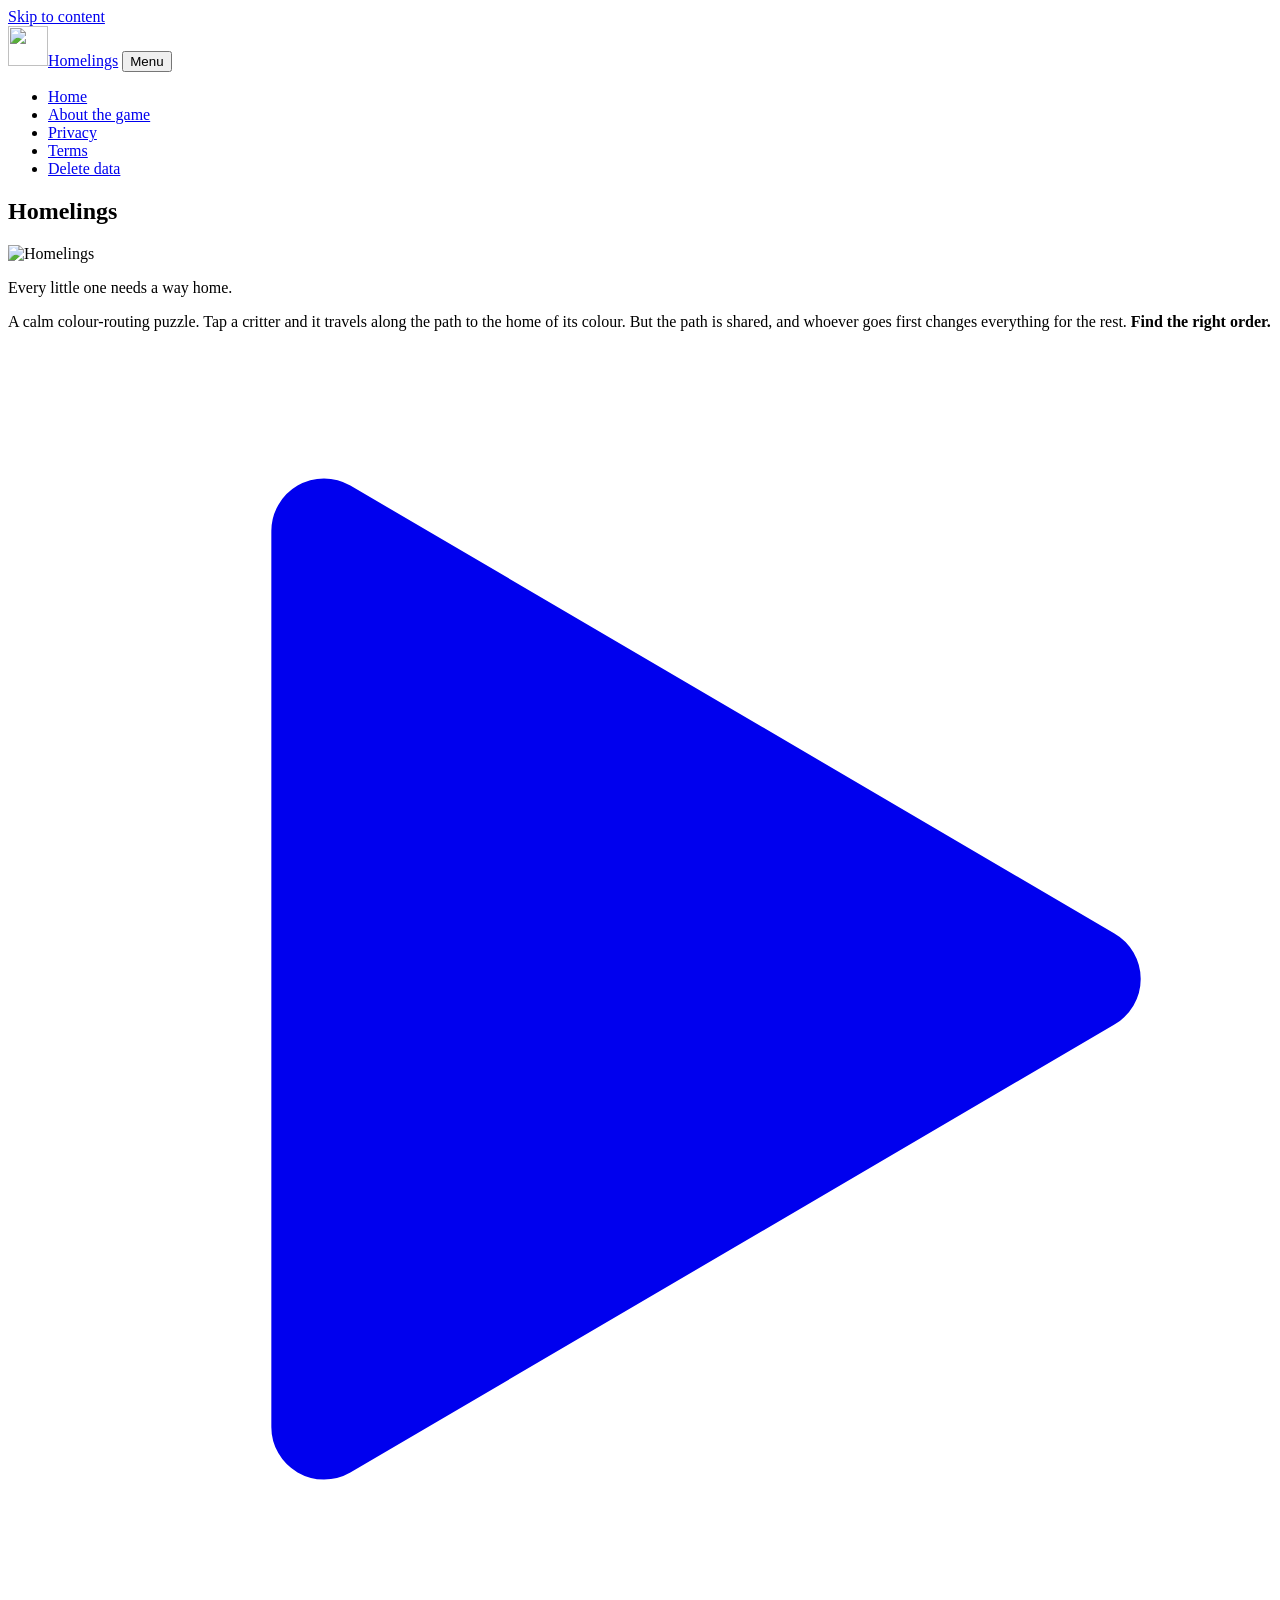
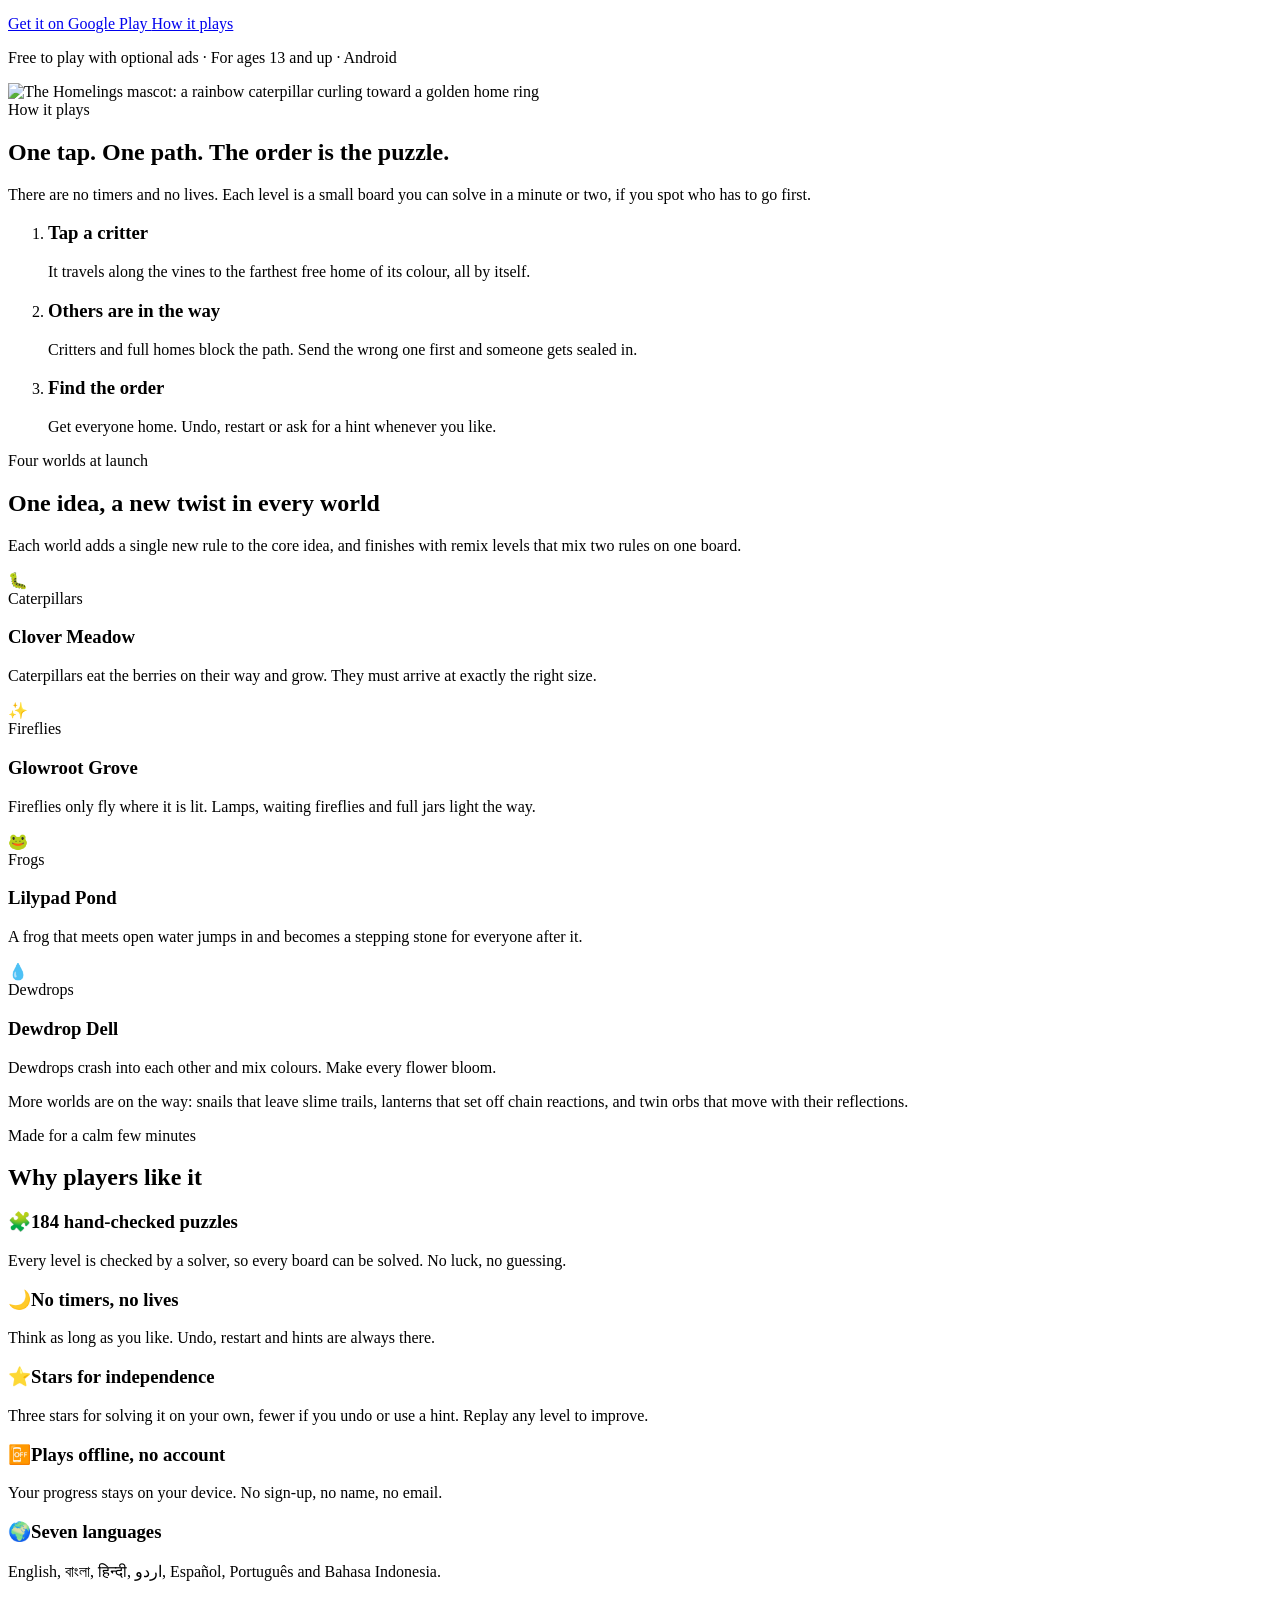
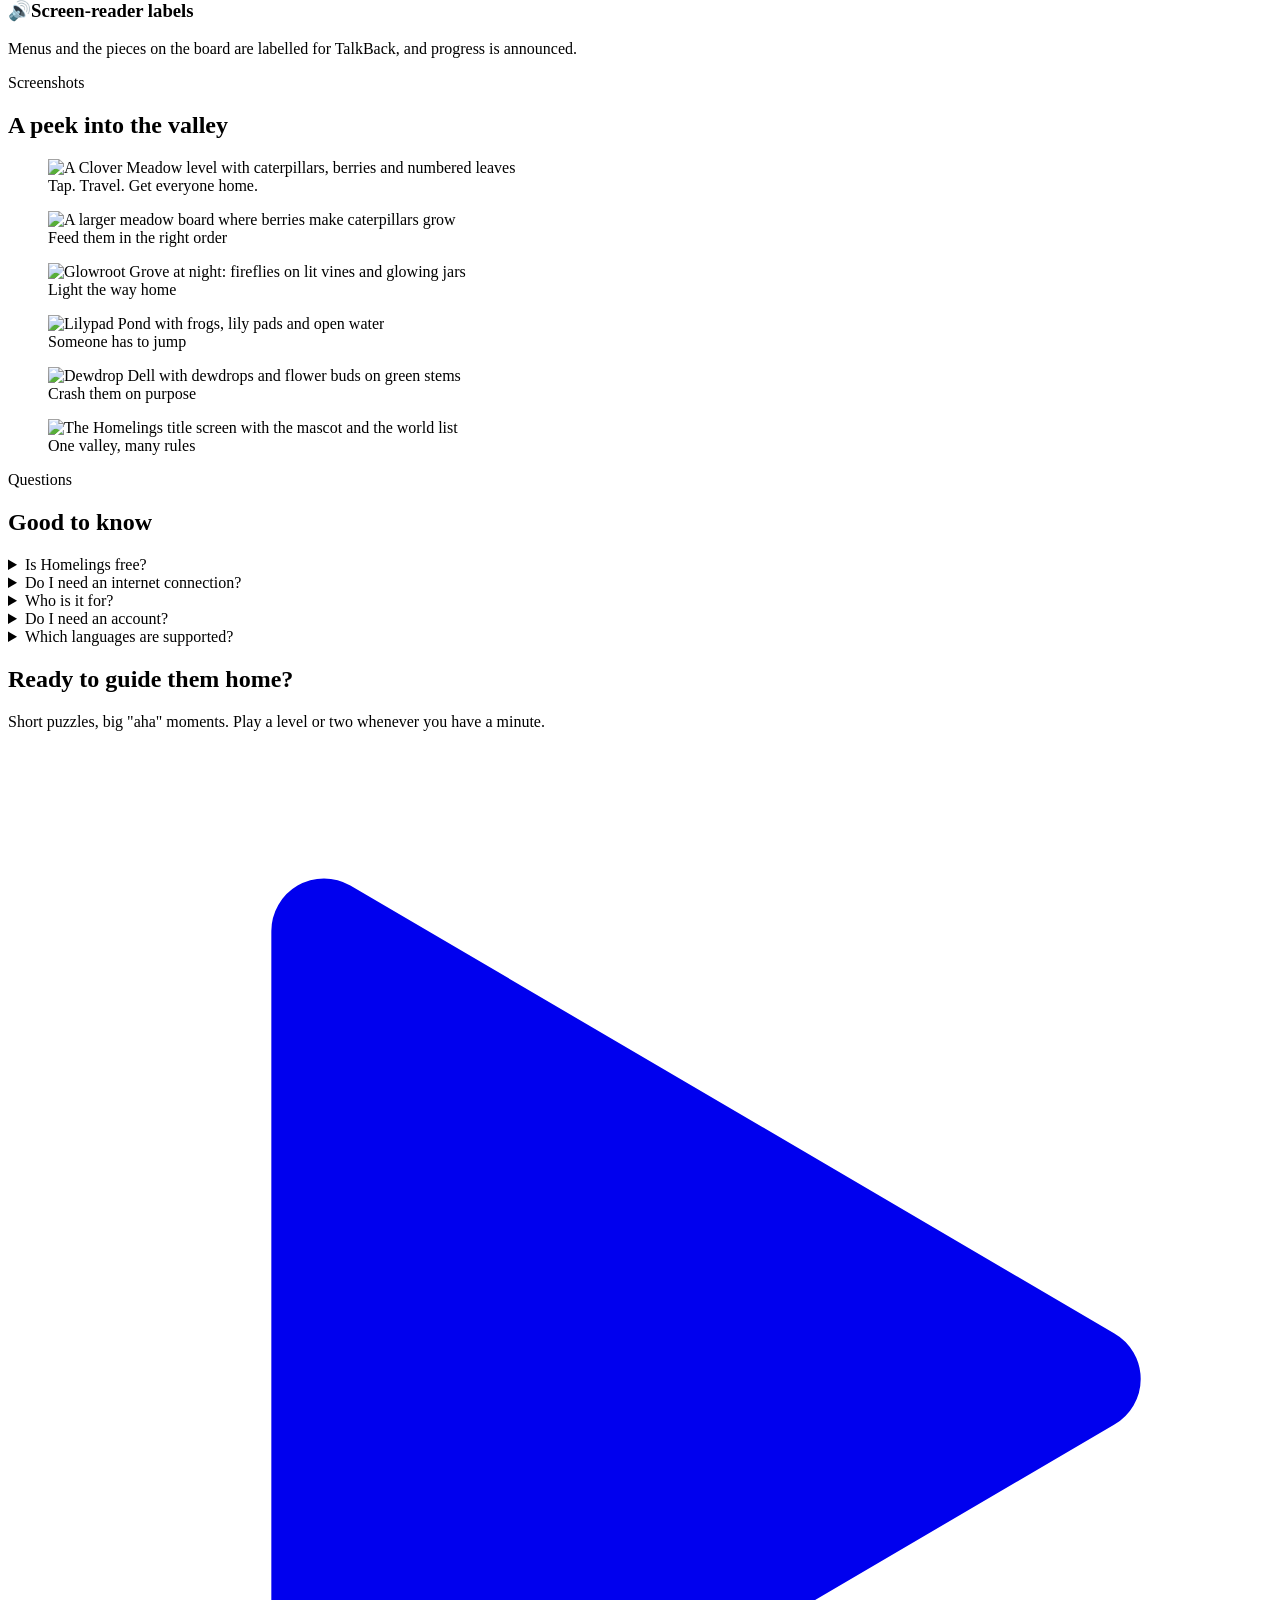
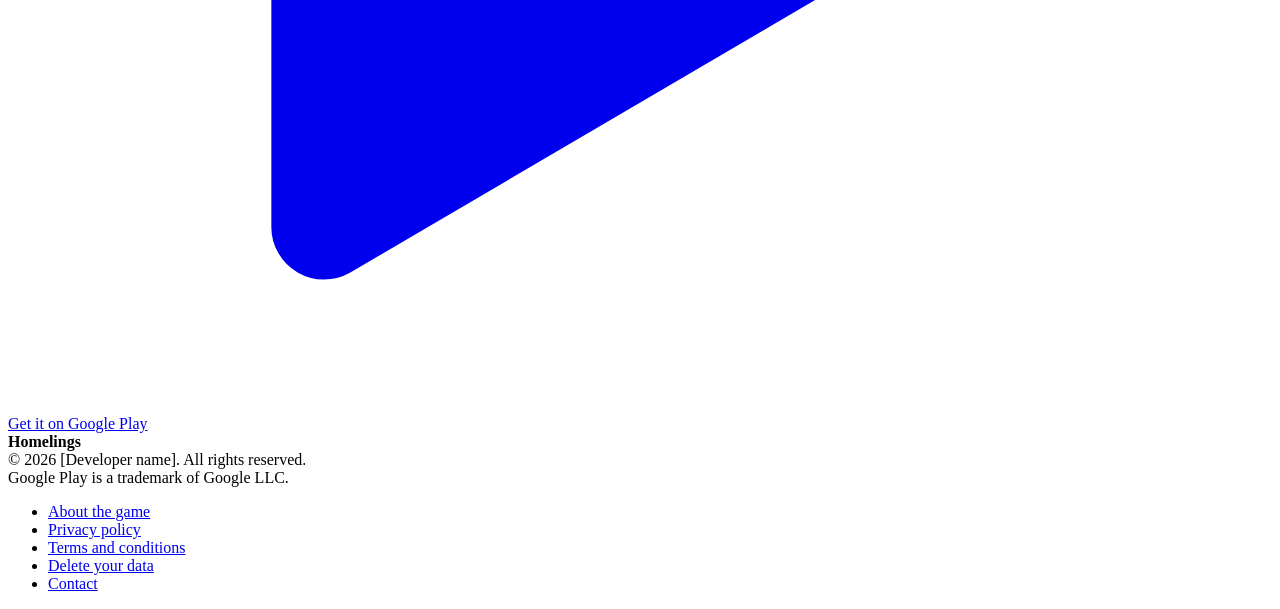
==== index.html @ b2f1305d "Add files via upload" ====
<!doctype html>
<html lang="en" class="no-js">
<head>
  <meta charset="utf-8">
  <meta name="viewport" content="width=device-width, initial-scale=1">
  <title>Homelings: a calm colour-routing puzzle game</title>
  <meta name="description" content="Tap a critter and it travels home along a shared path. Whoever goes first changes everything for the rest. 184 hand-checked puzzles in 4 worlds. Free on Google Play.">
  <meta name="theme-color" content="#1E1846">
  <link rel="icon" type="image/png" sizes="32x32" href="assets/img/favicon-32.png">
  <link rel="apple-touch-icon" href="assets/img/apple-touch-icon.png">
  <meta property="og:type" content="website">
  <meta property="og:title" content="Homelings: every little one needs a way home">
  <meta property="og:description" content="A calm colour-routing puzzle where the order is everything. 184 puzzles in 4 worlds.">
  <meta property="og:image" content="assets/img/og-image.jpg">
  <meta name="twitter:card" content="summary_large_image">
  <link rel="preload" href="assets/fonts/Fredoka.woff2" as="font" type="font/woff2" crossorigin>
  <link rel="stylesheet" href="assets/css/site.css">
</head>
<body>
  <a class="skip" href="#main">Skip to content</a>
  <header class="site-header">
    <div class="wrap">
      <a class="brand" href="index.html"><img src="assets/img/icon-96.webp" alt="" width="40" height="40">Homelings</a>
      <button class="nav-toggle" aria-expanded="false" aria-controls="site-nav">Menu</button>
      <nav class="nav" id="site-nav" aria-label="Main">
        <ul>
          <li><a href="index.html" aria-current="page">Home</a></li>
          <li><a href="about.html">About the game</a></li>
          <li><a href="privacy-policy.html">Privacy</a></li>
          <li><a href="terms.html">Terms</a></li>
          <li><a href="delete-account.html">Delete data</a></li>
        </ul>
      </nav>
    </div>
  </header>

  <main id="main">
    <section class="hero">
      <div class="wrap">
        <div>
          <h1 class="visually-hidden">Homelings</h1>
          <img class="hero-logo" src="assets/img/wordmark-cream.webp" alt="Homelings" width="900" height="252">
          <p class="tagline">Every little one needs a way home.</p>
          <p class="lead">A calm colour-routing puzzle. Tap a critter and it travels along the path to the home of its colour. But the path is shared, and whoever goes first changes everything for the rest. <strong>Find the right order.</strong></p>
          <div class="cta-row">
            <a class="btn btn-gold" href="https://play.google.com/store/apps/details?id=io.homelings.game">
              <svg viewBox="0 0 24 24" aria-hidden="true"><path fill="currentColor" d="M5 3.5v17a1 1 0 0 0 1.5.87l14.5-8.5a1 1 0 0 0 0-1.74L6.5 2.63A1 1 0 0 0 5 3.5z"/></svg>
              Get it on Google Play
            </a>
            <a class="btn btn-ghost" href="#how">How it plays</a>
          </div>
          <p class="small">Free to play with optional ads · For ages 13 and up · Android</p>
        </div>
        <div class="hero-art">
          <img src="assets/img/mascot.webp" alt="The Homelings mascot: a rainbow caterpillar curling toward a golden home ring" width="640" height="640">
        </div>
      </div>
    </section>

    <section id="how">
      <div class="wrap">
        <div class="section-head">
          <span class="eyebrow">How it plays</span>
          <h2>One tap. One path. The order is the puzzle.</h2>
          <p>There are no timers and no lives. Each level is a small board you can solve in a minute or two, if you spot who has to go first.</p>
        </div>
        <ol class="steps" role="list">
          <li class="card step"><h3>Tap a critter</h3><p>It travels along the vines to the farthest free home of its colour, all by itself.</p></li>
          <li class="card step"><h3>Others are in the way</h3><p>Critters and full homes block the path. Send the wrong one first and someone gets sealed in.</p></li>
          <li class="card step"><h3>Find the order</h3><p>Get everyone home. Undo, restart or ask for a hint whenever you like.</p></li>
        </ol>
      </div>
    </section>

    <section id="worlds">
      <div class="wrap">
        <div class="section-head">
          <span class="eyebrow">Four worlds at launch</span>
          <h2>One idea, a new twist in every world</h2>
          <p>Each world adds a single new rule to the core idea, and finishes with remix levels that mix two rules on one board.</p>
        </div>
        <div class="worlds">
          <article class="world w-meadow">
            <div class="dot" aria-hidden="true">🐛</div>
            <div><span class="critters">Caterpillars</span><h3>Clover Meadow</h3><p>Caterpillars eat the berries on their way and grow. They must arrive at exactly the right size.</p></div>
          </article>
          <article class="world w-grove">
            <div class="dot" aria-hidden="true">✨</div>
            <div><span class="critters">Fireflies</span><h3>Glowroot Grove</h3><p>Fireflies only fly where it is lit. Lamps, waiting fireflies and full jars light the way.</p></div>
          </article>
          <article class="world w-pond">
            <div class="dot" aria-hidden="true">🐸</div>
            <div><span class="critters">Frogs</span><h3>Lilypad Pond</h3><p>A frog that meets open water jumps in and becomes a stepping stone for everyone after it.</p></div>
          </article>
          <article class="world w-dell">
            <div class="dot" aria-hidden="true">💧</div>
            <div><span class="critters">Dewdrops</span><h3>Dewdrop Dell</h3><p>Dewdrops crash into each other and mix colours. Make every flower bloom.</p></div>
          </article>
        </div>
        <p class="coming">More worlds are on the way: snails that leave slime trails, lanterns that set off chain reactions, and twin orbs that move with their reflections.</p>
      </div>
    </section>

    <section id="features">
      <div class="wrap">
        <div class="section-head">
          <span class="eyebrow">Made for a calm few minutes</span>
          <h2>Why players like it</h2>
        </div>
        <div class="features">
          <div class="card feature"><h3><span aria-hidden="true">🧩</span>184 hand-checked puzzles</h3><p>Every level is checked by a solver, so every board can be solved. No luck, no guessing.</p></div>
          <div class="card feature"><h3><span aria-hidden="true">🌙</span>No timers, no lives</h3><p>Think as long as you like. Undo, restart and hints are always there.</p></div>
          <div class="card feature"><h3><span aria-hidden="true">⭐</span>Stars for independence</h3><p>Three stars for solving it on your own, fewer if you undo or use a hint. Replay any level to improve.</p></div>
          <div class="card feature"><h3><span aria-hidden="true">📴</span>Plays offline, no account</h3><p>Your progress stays on your device. No sign-up, no name, no email.</p></div>
          <div class="card feature"><h3><span aria-hidden="true">🌍</span>Seven languages</h3><p>English, বাংলা, हिन्दी, اردو, Español, Português and Bahasa Indonesia.</p></div>
          <div class="card feature"><h3><span aria-hidden="true">🔊</span>Screen-reader labels</h3><p>Menus and the pieces on the board are labelled for TalkBack, and progress is announced.</p></div>
        </div>
      </div>
    </section>

    <section id="screens" aria-label="Screenshots">
      <div class="wrap">
        <div class="section-head">
          <span class="eyebrow">Screenshots</span>
          <h2>A peek into the valley</h2>
        </div>
        <div class="shots" tabindex="0" aria-label="Screenshots, scroll sideways">
          <figure><img src="assets/img/screen-1.webp" alt="A Clover Meadow level with caterpillars, berries and numbered leaves" width="540" height="960" loading="lazy"><figcaption>Tap. Travel. Get everyone home.</figcaption></figure>
          <figure><img src="assets/img/screen-2.webp" alt="A larger meadow board where berries make caterpillars grow" width="540" height="960" loading="lazy"><figcaption>Feed them in the right order</figcaption></figure>
          <figure><img src="assets/img/screen-3.webp" alt="Glowroot Grove at night: fireflies on lit vines and glowing jars" width="540" height="960" loading="lazy"><figcaption>Light the way home</figcaption></figure>
          <figure><img src="assets/img/screen-4.webp" alt="Lilypad Pond with frogs, lily pads and open water" width="540" height="960" loading="lazy"><figcaption>Someone has to jump</figcaption></figure>
          <figure><img src="assets/img/screen-5.webp" alt="Dewdrop Dell with dewdrops and flower buds on green stems" width="540" height="960" loading="lazy"><figcaption>Crash them on purpose</figcaption></figure>
          <figure><img src="assets/img/screen-6.webp" alt="The Homelings title screen with the mascot and the world list" width="540" height="960" loading="lazy"><figcaption>One valley, many rules</figcaption></figure>
        </div>
      </div>
    </section>

    <section id="faq">
      <div class="wrap faq">
        <div class="section-head"><span class="eyebrow">Questions</span><h2>Good to know</h2></div>
        <details><summary>Is Homelings free?</summary><p>Yes. The game is free to play with ads: a small banner on the level list and an occasional ad between levels (never in the middle of a level). You can watch an optional short video to get extra hints. A one-time "Remove ads" purchase turns off the banner and the between-level ads.</p></details>
        <details><summary>Do I need an internet connection?</summary><p>No. Every puzzle plays offline. Ads, crash reports and game statistics only work when you are online.</p></details>
        <details><summary>Who is it for?</summary><p>Homelings is a logic puzzle for players aged 13 and up. It is not designed for young children.</p></details>
        <details><summary>Do I need an account?</summary><p>No. There are no accounts. Your progress is saved on your device only. See <a href="privacy-policy.html">how data is handled</a>.</p></details>
        <details><summary>Which languages are supported?</summary><p>English, Bangla, Hindi, Urdu, Spanish, Portuguese (Brazil) and Indonesian. The game follows your phone's language, and you can change it in Settings.</p></details>
      </div>
    </section>

    <section>
      <div class="wrap">
        <div class="band">
          <h2>Ready to guide them home?</h2>
          <p>Short puzzles, big "aha" moments. Play a level or two whenever you have a minute.</p>
          <a class="btn btn-gold" href="https://play.google.com/store/apps/details?id=io.homelings.game">
            <svg viewBox="0 0 24 24" aria-hidden="true"><path fill="currentColor" d="M5 3.5v17a1 1 0 0 0 1.5.87l14.5-8.5a1 1 0 0 0 0-1.74L6.5 2.63A1 1 0 0 0 5 3.5z"/></svg>
            Get it on Google Play
          </a>
        </div>
      </div>
    </section>
  </main>

  <footer class="site-footer">
    <div class="wrap">
      <div>
        <strong style="color:var(--cream)">Homelings</strong><br>
        © <span data-year>2026</span> <span class="confirm">[Developer name]</span>. All rights reserved.<br>
        Google Play is a trademark of Google LLC.
      </div>
      <nav aria-label="Footer">
        <ul>
          <li><a href="about.html">About the game</a></li>
          <li><a href="privacy-policy.html">Privacy policy</a></li>
          <li><a href="terms.html">Terms and conditions</a></li>
          <li><a href="delete-account.html">Delete your data</a></li>
          <li><a href="mailto:support@homelings.io">Contact</a></li>
        </ul>
      </nav>
    </div>
  </footer>
  <script src="assets/js/site.js" defer></script>
</body>
</html>
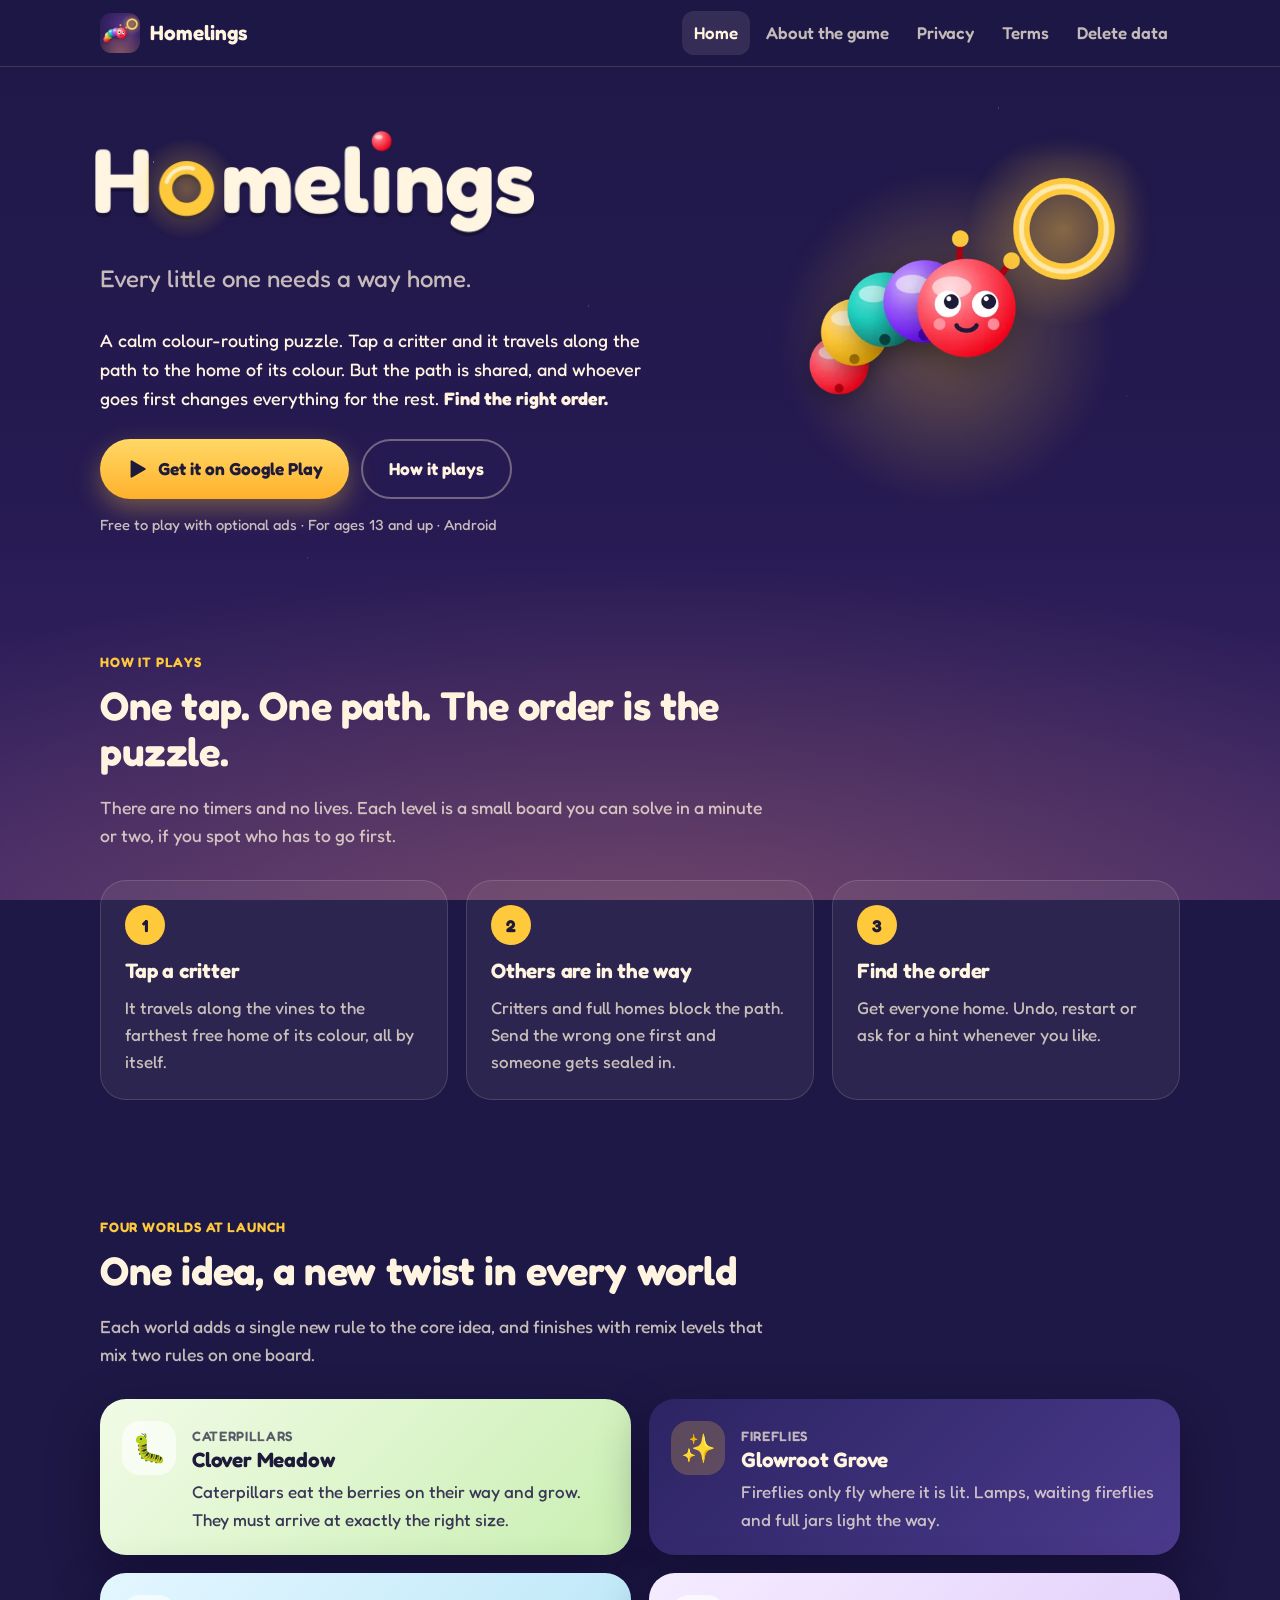
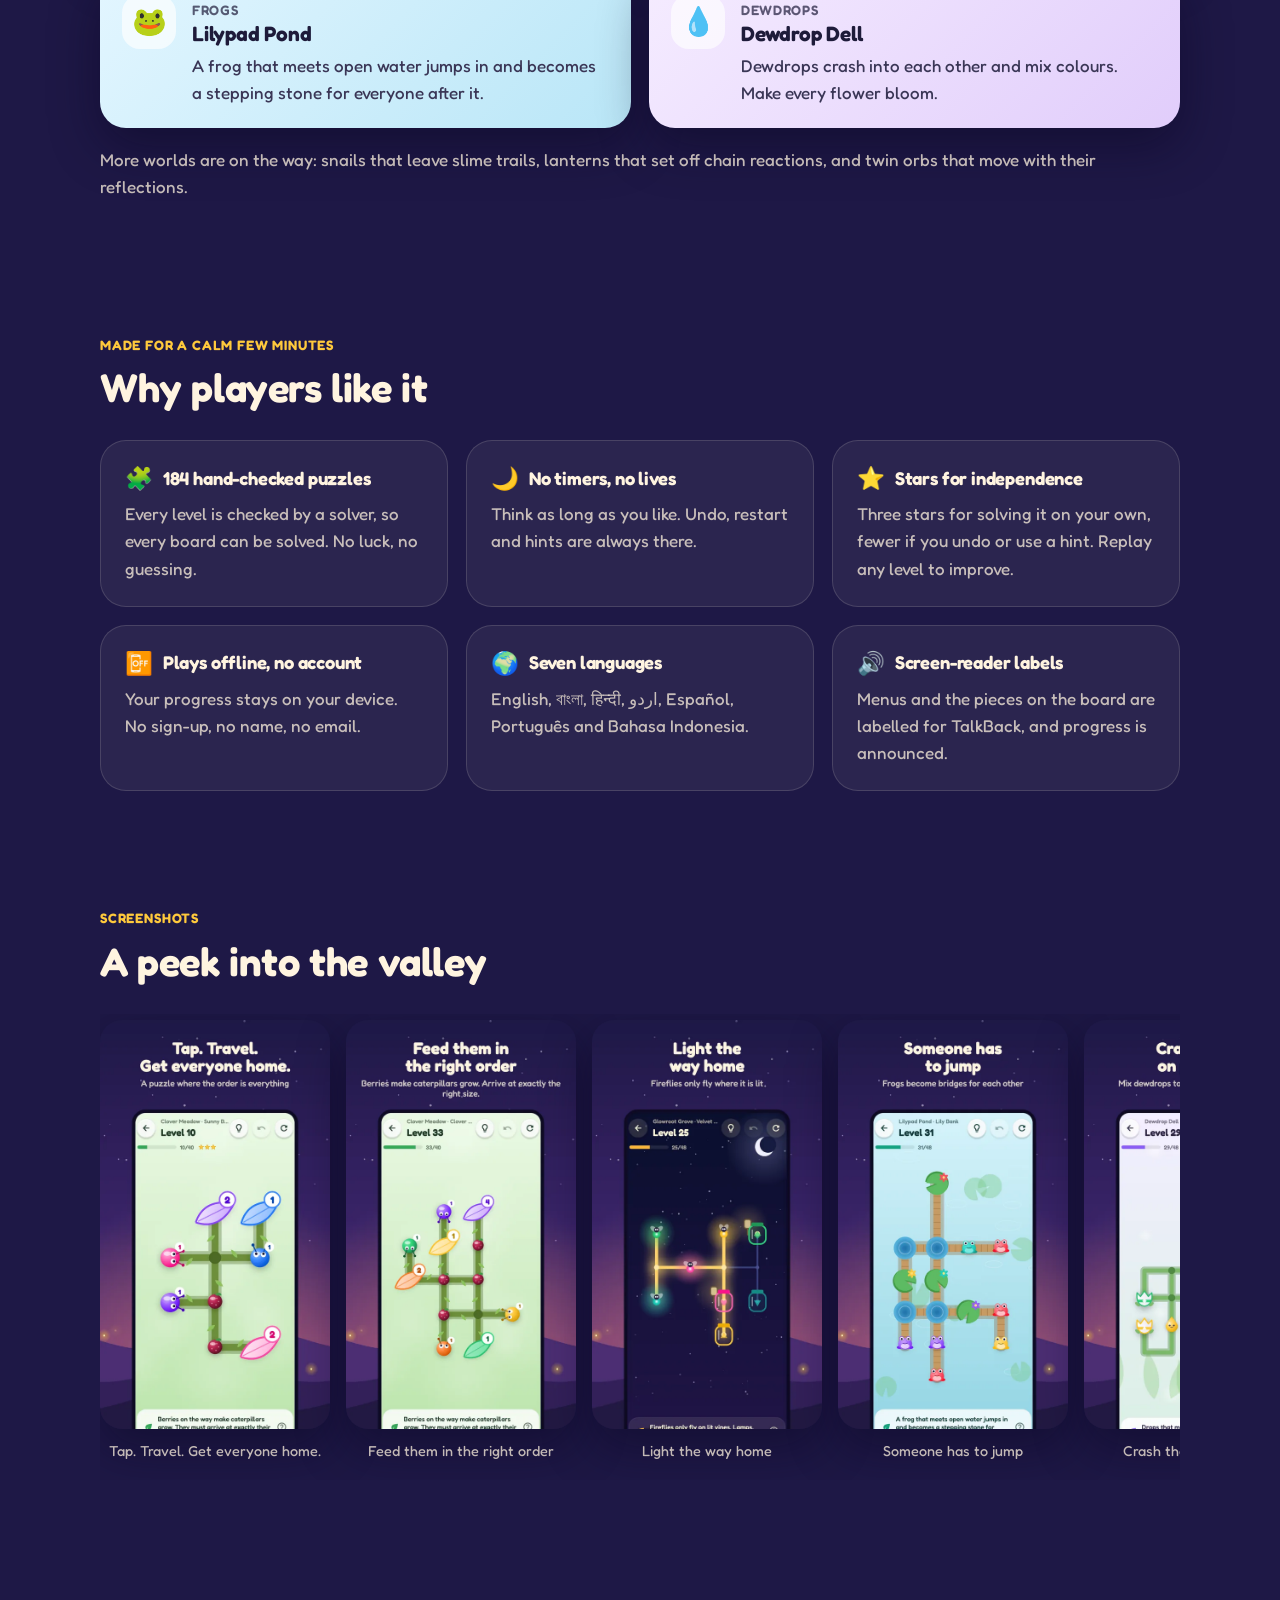
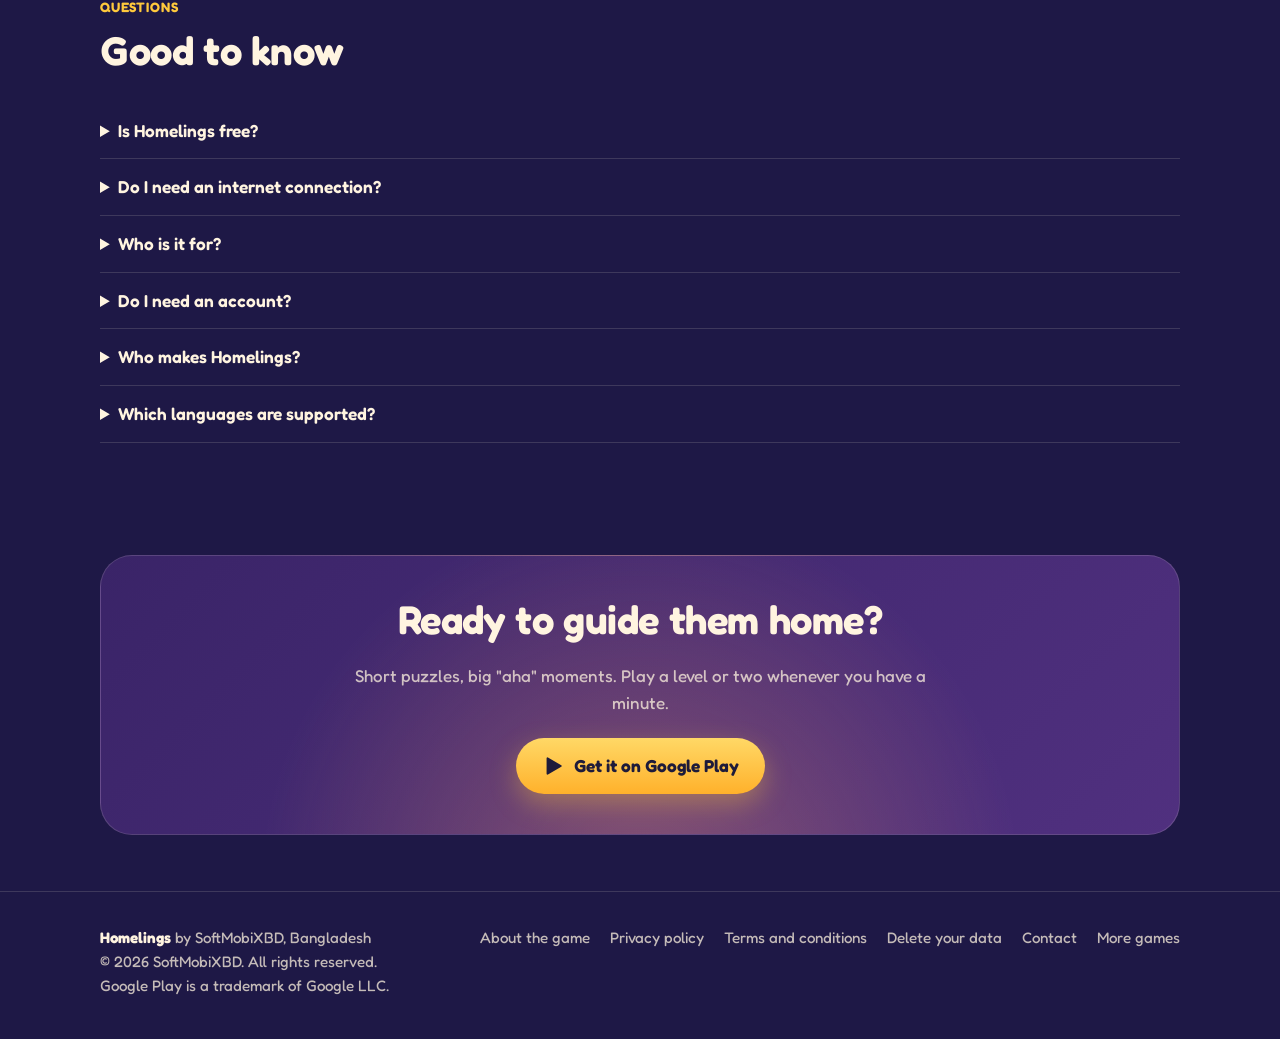
==== commit 219e0340: "Fill in publisher details and link the studio - Publisher SoftMobiXBD (Bangladesh), contact softmobi" ====
--- a/index.html
+++ b/index.html
@@ -5,13 +5,15 @@
   <meta name="viewport" content="width=device-width, initial-scale=1">
   <title>Homelings: a calm colour-routing puzzle game</title>
   <meta name="description" content="Tap a critter and it travels home along a shared path. Whoever goes first changes everything for the rest. 184 hand-checked puzzles in 4 worlds. Free on Google Play.">
+  <link rel="canonical" href="https://softmobixbd.github.io/homelings/">
   <meta name="theme-color" content="#1E1846">
   <link rel="icon" type="image/png" sizes="32x32" href="assets/img/favicon-32.png">
   <link rel="apple-touch-icon" href="assets/img/apple-touch-icon.png">
   <meta property="og:type" content="website">
   <meta property="og:title" content="Homelings: every little one needs a way home">
   <meta property="og:description" content="A calm colour-routing puzzle where the order is everything. 184 puzzles in 4 worlds.">
-  <meta property="og:image" content="assets/img/og-image.jpg">
+  <meta property="og:url" content="https://softmobixbd.github.io/homelings/">
+  <meta property="og:image" content="https://softmobixbd.github.io/homelings/assets/img/og-image.jpg">
   <meta name="twitter:card" content="summary_large_image">
   <link rel="preload" href="assets/fonts/Fredoka.woff2" as="font" type="font/woff2" crossorigin>
   <link rel="stylesheet" href="assets/css/site.css">
@@ -142,6 +144,7 @@
         <details><summary>Do I need an internet connection?</summary><p>No. Every puzzle plays offline. Ads, crash reports and game statistics only work when you are online.</p></details>
         <details><summary>Who is it for?</summary><p>Homelings is a logic puzzle for players aged 13 and up. It is not designed for young children.</p></details>
         <details><summary>Do I need an account?</summary><p>No. There are no accounts. Your progress is saved on your device only. See <a href="privacy-policy.html">how data is handled</a>.</p></details>
+        <details><summary>Who makes Homelings?</summary><p><a href="https://softmobixbd.github.io/">SoftMobiXBD</a>, a small independent game studio in Bangladesh. You can find our other games on <a href="https://play.google.com/store/apps/dev?id=7053712719790962072">Google Play</a>. For questions or feedback, write to <a href="mailto:softmobixbd@gmail.com">softmobixbd@gmail.com</a>.</p></details>
         <details><summary>Which languages are supported?</summary><p>English, Bangla, Hindi, Urdu, Spanish, Portuguese (Brazil) and Indonesian. The game follows your phone's language, and you can change it in Settings.</p></details>
       </div>
     </section>
@@ -163,8 +166,8 @@
   <footer class="site-footer">
     <div class="wrap">
       <div>
-        <strong style="color:var(--cream)">Homelings</strong><br>
-        © <span data-year>2026</span> <span class="confirm">[Developer name]</span>. All rights reserved.<br>
+        <strong style="color:var(--cream)">Homelings</strong> by <a href="https://softmobixbd.github.io/">SoftMobiXBD</a>, Bangladesh<br>
+        © <span data-year>2026</span> SoftMobiXBD. All rights reserved.<br>
         Google Play is a trademark of Google LLC.
       </div>
       <nav aria-label="Footer">
@@ -173,7 +176,8 @@
           <li><a href="privacy-policy.html">Privacy policy</a></li>
           <li><a href="terms.html">Terms and conditions</a></li>
           <li><a href="delete-account.html">Delete your data</a></li>
-          <li><a href="mailto:support@homelings.io">Contact</a></li>
+          <li><a href="mailto:softmobixbd@gmail.com">Contact</a></li>
+          <li><a href="https://softmobixbd.github.io/">More games</a></li>
         </ul>
       </nav>
     </div>
--- a/assets/css/site.css
+++ b/assets/css/site.css
@@ -0,0 +1,252 @@
+/* Homelings website. Palette and type follow the game (app/lib/brand/brand.dart). */
+@font-face {
+  font-family: "Fredoka";
+  src: url("../fonts/Fredoka.woff2") format("woff2");
+  font-weight: 300 700;
+  font-display: swap;
+}
+
+:root {
+  --dusk: #1e1846;
+  --plum: #3a2468;
+  --plum-deep: #261a52;
+  --horizon: #ff9e6e;
+  --gold: #ffc93c;
+  --gold-deep: #ffb12b;
+  --cream: #fff4e0;
+  --cream-dim: rgba(255, 244, 224, 0.74);
+  --leaf: #36c46b;
+  --ink: #1e1b3a;
+  --ink-soft: #3a3656;
+  --muted: #6b6785;
+  --paper: #fffaf1;
+  --line: rgba(255, 244, 224, 0.14);
+  --red: #ff4d5e;
+  --teal: #1fd1c1;
+  --purple: #9b5cff;
+  --blue: #3d8bff;
+  --radius: 26px;
+  --wrap: 1120px;
+  --shadow: 0 18px 50px rgba(8, 4, 30, 0.45);
+}
+
+* { box-sizing: border-box; }
+html { scroll-behavior: smooth; -webkit-text-size-adjust: 100%; }
+body {
+  margin: 0;
+  font-family: "Fredoka", "Noto Sans", system-ui, -apple-system, "Segoe UI", Roboto, sans-serif;
+  font-weight: 450;
+  font-size: 17px;
+  line-height: 1.6;
+  color: var(--cream);
+  background-color: var(--dusk);
+  /* Dusk sky: soft horizon glow + a sprinkle of stars. */
+  background-image:
+    radial-gradient(1.5px 1.5px at 12% 18%, rgba(255, 255, 255, 0.7), transparent 60%),
+    radial-gradient(1.2px 1.2px at 78% 12%, rgba(255, 255, 255, 0.6), transparent 60%),
+    radial-gradient(1.4px 1.4px at 46% 34%, rgba(255, 255, 255, 0.5), transparent 60%),
+    radial-gradient(1px 1px at 88% 44%, rgba(255, 255, 255, 0.55), transparent 60%),
+    radial-gradient(1.3px 1.3px at 24% 62%, rgba(255, 255, 255, 0.45), transparent 60%),
+    radial-gradient(1px 1px at 64% 72%, rgba(255, 255, 255, 0.4), transparent 60%),
+    radial-gradient(ellipse 120% 60% at 50% 105%, rgba(255, 158, 110, 0.28), transparent 70%),
+    linear-gradient(180deg, var(--dusk) 0%, var(--plum-deep) 55%, var(--plum) 100%);
+  background-attachment: fixed;
+  min-height: 100vh;
+}
+img { max-width: 100%; height: auto; display: block; }
+a { color: var(--gold); text-underline-offset: 3px; }
+a:hover { color: #ffe08a; }
+:focus-visible { outline: 3px solid var(--gold); outline-offset: 3px; border-radius: 8px; }
+h1, h2, h3 { line-height: 1.15; margin: 0 0 0.5em; font-weight: 650; letter-spacing: -0.01em; }
+h1 { font-size: clamp(2.2rem, 5.4vw, 3.6rem); }
+h2 { font-size: clamp(1.7rem, 3.6vw, 2.5rem); }
+h3 { font-size: 1.3rem; }
+p { margin: 0 0 1em; }
+
+.wrap { width: 100%; max-width: var(--wrap); margin: 0 auto; padding: 0 20px; }
+.visually-hidden { position: absolute !important; width: 1px; height: 1px; overflow: hidden; clip: rect(0 0 0 0); white-space: nowrap; }
+.skip { position: absolute; left: -999px; top: 8px; background: var(--gold); color: var(--ink); padding: 8px 14px; border-radius: 10px; z-index: 10; }
+.skip:focus { left: 12px; }
+
+/* Header */
+.site-header {
+  position: sticky; top: 0; z-index: 5;
+  background: rgba(30, 24, 70, 0.78);
+  backdrop-filter: blur(10px);
+  -webkit-backdrop-filter: blur(10px);
+  border-bottom: 1px solid var(--line);
+}
+.site-header .wrap { display: flex; align-items: center; gap: 16px; min-height: 66px; }
+.brand { display: flex; align-items: center; gap: 10px; color: var(--cream); text-decoration: none; font-weight: 650; font-size: 1.3rem; }
+.brand img { width: 40px; height: 40px; border-radius: 11px; }
+.nav { margin-left: auto; }
+.nav ul { list-style: none; display: flex; flex-wrap: wrap; gap: 4px; margin: 0; padding: 0; }
+.nav a { display: block; color: var(--cream-dim); text-decoration: none; padding: 8px 12px; border-radius: 12px; font-weight: 550; }
+.nav a:hover, .nav a[aria-current="page"] { color: var(--cream); background: rgba(255, 244, 224, 0.1); }
+.nav-toggle { display: none; margin-left: auto; background: rgba(255, 244, 224, 0.1); color: var(--cream); border: 0; border-radius: 12px; padding: 9px 14px; font: inherit; font-weight: 600; cursor: pointer; }
+
+/* Buttons */
+.btn {
+  display: inline-flex; align-items: center; justify-content: center; gap: 10px;
+  padding: 14px 26px; border-radius: 40px; font-weight: 650; font-size: 1.08rem;
+  text-decoration: none; transition: transform 0.15s ease, box-shadow 0.15s ease;
+}
+.btn:hover { transform: translateY(-2px); }
+.btn-gold { color: var(--ink); background: linear-gradient(180deg, #ffd866, var(--gold-deep)); box-shadow: 0 10px 26px rgba(255, 201, 60, 0.35); }
+.btn-gold:hover { color: var(--ink); box-shadow: 0 14px 30px rgba(255, 201, 60, 0.45); }
+.btn-ghost { color: var(--cream); border: 2px solid rgba(255, 244, 224, 0.35); }
+.btn-ghost:hover { color: var(--cream); border-color: var(--cream); }
+.btn svg { width: 22px; height: 22px; flex: none; }
+
+/* Hero */
+.hero { padding: 56px 0 40px; }
+.hero .wrap { display: grid; grid-template-columns: 1.1fr 0.9fr; gap: 40px; align-items: center; }
+.hero-logo { width: min(440px, 100%); margin: 0 0 14px -6px; }
+.tagline { font-size: clamp(1.2rem, 2.4vw, 1.5rem); color: var(--cream-dim); margin-bottom: 1.2em; }
+.hero p.lead { font-size: 1.12rem; max-width: 34em; }
+.cta-row { display: flex; flex-wrap: wrap; gap: 12px; margin: 26px 0 14px; }
+.small { font-size: 0.92rem; color: var(--cream-dim); }
+.hero-art { position: relative; justify-self: center; width: min(420px, 100%); }
+.hero-art::before {
+  content: ""; position: absolute; inset: 8% 6%; border-radius: 50%;
+  background: radial-gradient(circle, rgba(255, 201, 60, 0.32), transparent 65%);
+  filter: blur(8px);
+}
+.hero-art img {
+  position: relative; animation: bob 5s ease-in-out infinite;
+  /* The artwork's own glow fades out instead of ending at the image edge. */
+  -webkit-mask-image: linear-gradient(to right, transparent, #000 8%, #000 92%, transparent), linear-gradient(to bottom, transparent, #000 8%, #000 92%, transparent);
+  -webkit-mask-composite: source-in;
+  mask-image: linear-gradient(to right, transparent, #000 8%, #000 92%, transparent), linear-gradient(to bottom, transparent, #000 8%, #000 92%, transparent);
+  mask-composite: intersect;
+}
+@keyframes bob { 50% { transform: translateY(-10px) rotate(-1.5deg); } }
+
+/* Sections */
+section { padding: 56px 0; }
+.section-head { max-width: 680px; margin-bottom: 30px; }
+.section-head p { color: var(--cream-dim); font-size: 1.1rem; }
+.eyebrow { display: inline-block; color: var(--gold); font-weight: 650; letter-spacing: 0.06em; text-transform: uppercase; font-size: 0.85rem; margin-bottom: 8px; }
+
+.steps { display: grid; grid-template-columns: repeat(3, 1fr); gap: 18px; counter-reset: step; list-style: none; margin: 0; padding: 0; }
+.card {
+  background: rgba(255, 244, 224, 0.06);
+  border: 1px solid var(--line);
+  border-radius: var(--radius);
+  padding: 24px;
+}
+.step::before {
+  counter-increment: step; content: counter(step);
+  display: grid; place-items: center; width: 40px; height: 40px; border-radius: 50%;
+  background: var(--gold); color: var(--ink); font-weight: 700; margin-bottom: 14px;
+}
+.step p { color: var(--cream-dim); margin: 0; }
+
+.worlds { display: grid; grid-template-columns: repeat(2, 1fr); gap: 18px; }
+.world {
+  display: grid; grid-template-columns: auto 1fr; gap: 16px; align-items: start;
+  border-radius: var(--radius); padding: 22px; color: var(--ink);
+  box-shadow: var(--shadow);
+}
+.world h3 { margin-bottom: 2px; }
+.world .critters { font-size: 0.85rem; font-weight: 600; opacity: 0.7; text-transform: uppercase; letter-spacing: 0.05em; }
+.world p { margin: 6px 0 0; color: var(--ink-soft); }
+.world .dot { width: 54px; height: 54px; border-radius: 18px; display: grid; place-items: center; font-size: 28px; }
+.w-meadow { background: linear-gradient(135deg, #f1fbe6, #c9efb2); }
+.w-meadow .dot { background: #ffffffaa; }
+.w-grove { background: linear-gradient(135deg, #2c2463, #4b3a8c); color: var(--cream); }
+.w-grove p { color: var(--cream-dim); }
+.w-grove .dot { background: rgba(255, 201, 60, 0.22); }
+.w-pond { background: linear-gradient(135deg, #e3f6ff, #b9e6f7); }
+.w-pond .dot { background: #ffffffaa; }
+.w-dell { background: linear-gradient(135deg, #f5ecff, #e1cdfb); }
+.w-dell .dot { background: #ffffffaa; }
+.coming { margin-top: 18px; color: var(--cream-dim); }
+
+.features { display: grid; grid-template-columns: repeat(3, 1fr); gap: 18px; }
+.feature h3 { font-size: 1.15rem; display: flex; align-items: center; gap: 10px; }
+.feature h3 span { font-size: 1.4rem; }
+.feature p { color: var(--cream-dim); margin: 0; }
+
+.shots { display: flex; gap: 16px; overflow-x: auto; scroll-snap-type: x mandatory; padding: 6px 4px 18px; }
+.shots figure { margin: 0; flex: 0 0 min(230px, 62vw); scroll-snap-align: start; }
+.shots img { border-radius: 22px; box-shadow: var(--shadow); }
+.shots figcaption { font-size: 0.9rem; color: var(--cream-dim); margin-top: 10px; text-align: center; }
+
+.band {
+  border-radius: 32px; padding: 40px; text-align: center;
+  background: radial-gradient(circle at 50% 120%, rgba(255, 158, 110, 0.35), transparent 60%), linear-gradient(135deg, var(--plum), #50307f);
+  border: 1px solid var(--line);
+}
+.band p { color: var(--cream-dim); max-width: 36em; margin: 0 auto 22px; }
+
+.faq details { border-bottom: 1px solid var(--line); padding: 14px 0; }
+.faq summary { cursor: pointer; font-weight: 600; font-size: 1.08rem; }
+.faq details p { color: var(--cream-dim); margin: 10px 0 0; }
+
+/* About page */
+.split { display: grid; grid-template-columns: 1fr 1fr; gap: 36px; align-items: center; }
+.rounded { border-radius: 24px; box-shadow: var(--shadow); }
+.facts { display: grid; grid-template-columns: repeat(4, 1fr); gap: 14px; }
+.fact { text-align: center; }
+.fact strong { display: block; font-size: 2rem; color: var(--gold); line-height: 1.1; }
+.fact span { color: var(--cream-dim); font-size: 0.95rem; }
+ul.ticks { list-style: none; padding: 0; margin: 0; }
+ul.ticks li { padding-left: 30px; position: relative; margin-bottom: 10px; }
+ul.ticks li::before { content: "✓"; position: absolute; left: 0; top: 0; color: var(--leaf); font-weight: 700; }
+
+/* Legal pages: light paper for long reading */
+.legal-hero { padding: 48px 0 16px; }
+.legal-hero p { color: var(--cream-dim); }
+.paper {
+  background: var(--paper); color: var(--ink-soft); border-radius: 28px;
+  padding: clamp(22px, 4vw, 48px); box-shadow: var(--shadow); margin-bottom: 56px;
+  font-size: 16.5px;
+}
+.paper h2 { color: var(--ink); font-size: 1.45rem; margin-top: 1.6em; }
+.paper h2:first-child { margin-top: 0; }
+.paper h3 { color: var(--ink); font-size: 1.12rem; margin-top: 1.2em; }
+.paper a { color: #6a3fd1; }
+.paper a:hover { color: #4b23a8; }
+.paper ul { padding-left: 1.3em; }
+.paper li { margin-bottom: 6px; }
+.paper table { width: 100%; border-collapse: collapse; margin: 12px 0 18px; font-size: 15px; }
+.paper th, .paper td { text-align: left; vertical-align: top; padding: 10px 12px; border-bottom: 1px solid #eadfcf; }
+.paper th { color: var(--ink); background: #f6ecdc; }
+.table-scroll { overflow-x: auto; }
+.toc { background: #f6ecdc; border-radius: 18px; padding: 16px 20px; margin-bottom: 26px; }
+.toc ol { margin: 6px 0 0; padding-left: 1.3em; columns: 2; column-gap: 28px; }
+.note { background: #fff1c9; border-left: 4px solid var(--gold-deep); border-radius: 10px; padding: 12px 16px; color: var(--ink); }
+
+/* Footer */
+.site-footer { border-top: 1px solid var(--line); padding: 34px 0 40px; color: var(--cream-dim); font-size: 0.95rem; }
+.site-footer .wrap { display: flex; flex-wrap: wrap; gap: 18px 36px; justify-content: space-between; align-items: flex-start; }
+.site-footer ul { list-style: none; margin: 0; padding: 0; display: flex; flex-wrap: wrap; gap: 6px 20px; }
+.site-footer a { color: var(--cream-dim); text-decoration: none; }
+.site-footer a:hover { color: var(--cream); text-decoration: underline; }
+
+@media (max-width: 900px) {
+  .hero .wrap, .split { grid-template-columns: 1fr; }
+  .hero-art { order: -1; width: min(300px, 80%); }
+  .steps, .features { grid-template-columns: 1fr 1fr; }
+  .facts { grid-template-columns: repeat(2, 1fr); }
+}
+@media (max-width: 640px) {
+  body { font-size: 16px; }
+  .nav-toggle { display: block; }
+  .nav { display: none; width: 100%; order: 3; padding-bottom: 12px; }
+  .nav.open { display: block; }
+  .nav ul { flex-direction: column; }
+  .site-header .wrap { flex-wrap: wrap; }
+  .steps, .features, .worlds { grid-template-columns: 1fr; }
+  .toc ol { columns: 1; }
+  .band { padding: 28px 20px; }
+  section { padding: 42px 0; }
+}
+/* Without JavaScript the menu is always visible. */
+.no-js .nav { display: block; }
+.no-js .nav-toggle { display: none; }
+
+@media (prefers-reduced-motion: reduce) {
+  * { animation: none !important; transition: none !important; scroll-behavior: auto !important; }
+}
